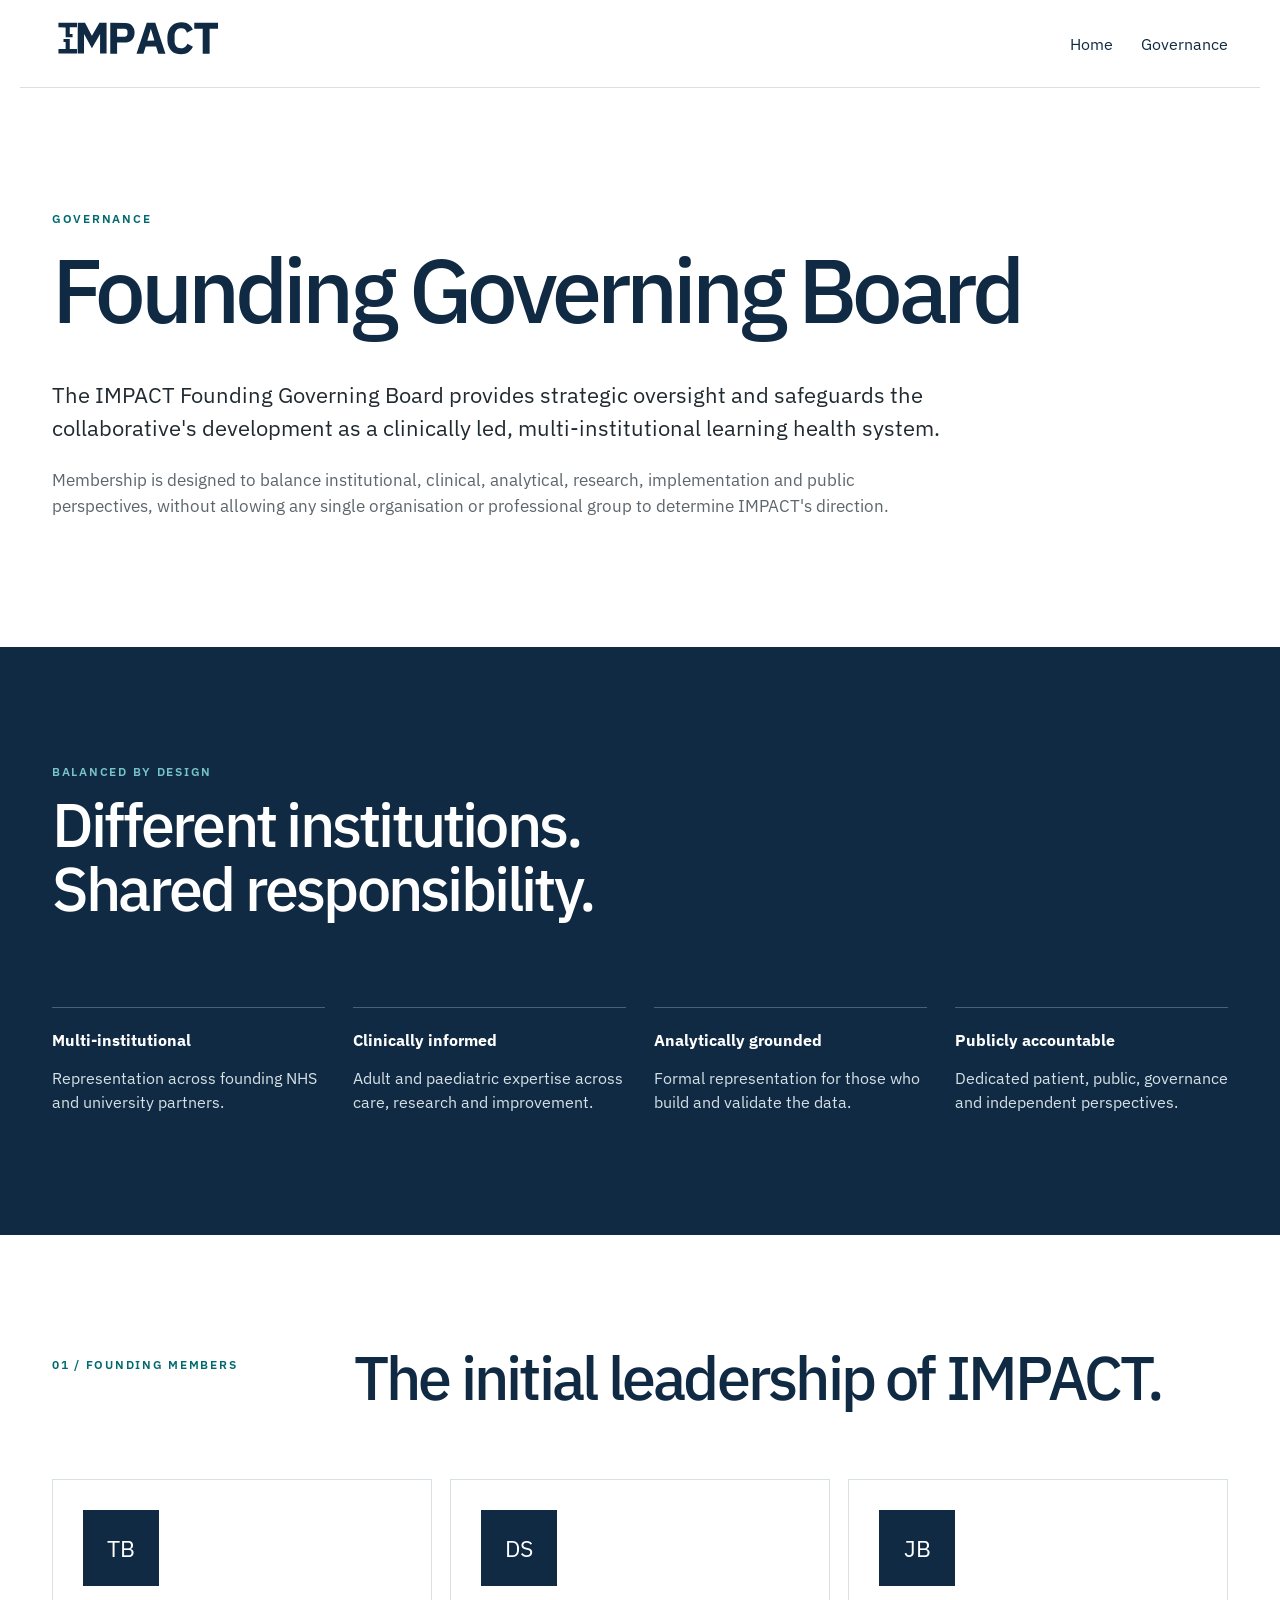
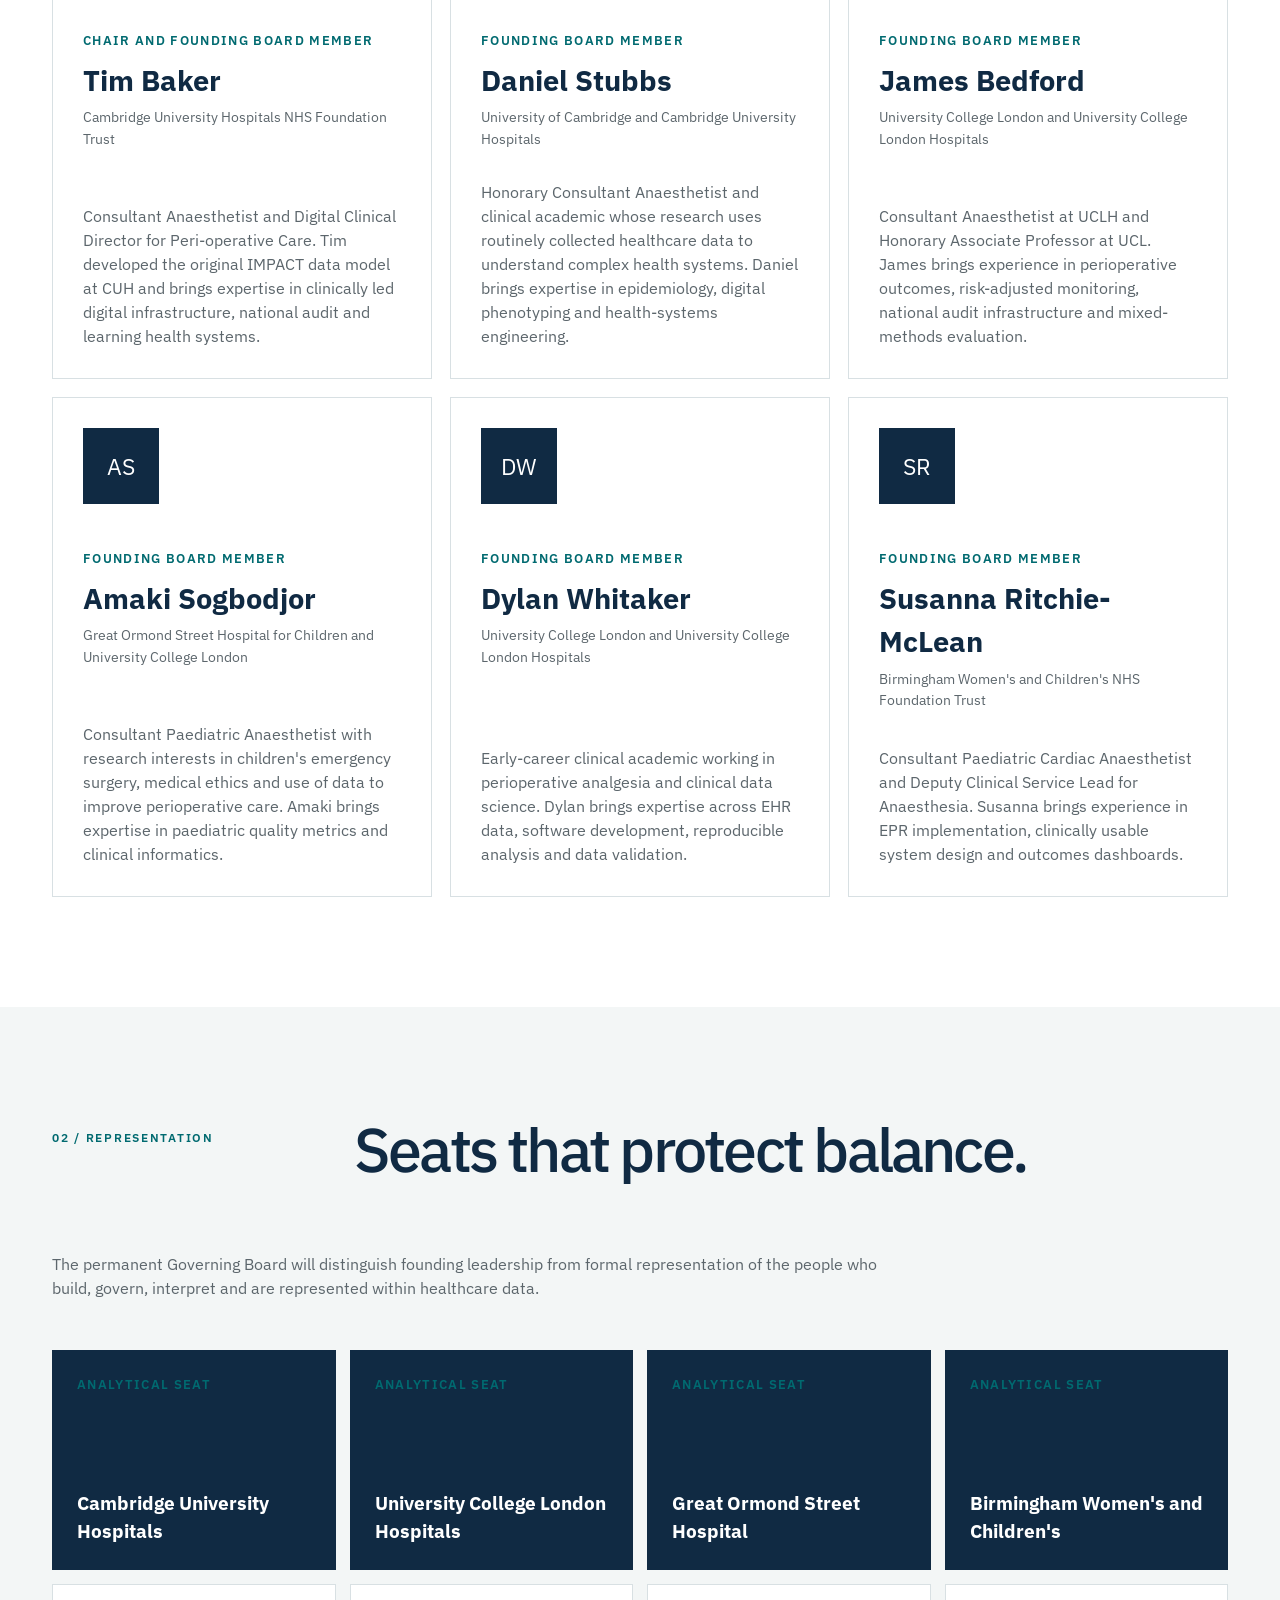
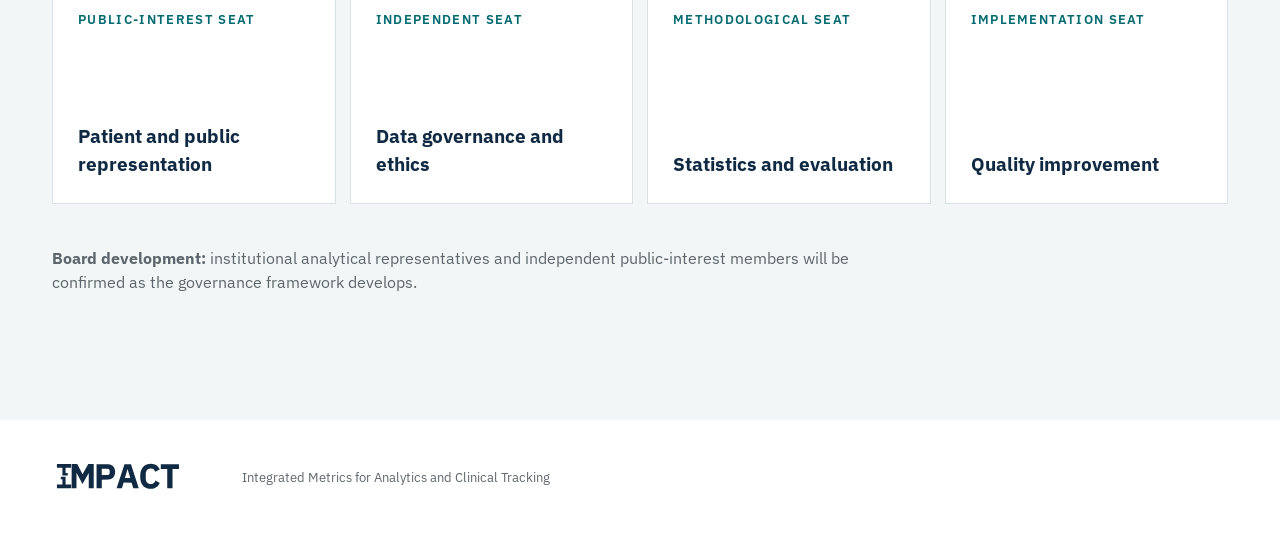
==== governance.html @ 73da5066 "Add IMPACT governance page" ====
<!doctype html><html lang="en-GB"><head><meta charset="utf-8"><meta name="viewport" content="width=device-width,initial-scale=1"><title>Founding Governing Board | IMPACT</title><link rel="preconnect" href="https://fonts.googleapis.com"><link rel="preconnect" href="https://fonts.gstatic.com" crossorigin><link href="https://fonts.googleapis.com/css2?family=IBM+Plex+Sans:wght@400;500;600&display=swap" rel="stylesheet"><link rel="stylesheet" href="governance.css"></head><body>
<header><a href="index.html"><img src="assets/impact-logo.svg" alt="IMPACT"></a><nav><a href="index.html">Home</a><a aria-current="page" href="governance.html">Governance</a></nav></header>
<main><section class="hero"><p class="label">Governance</p><h1>Founding Governing Board</h1><p class="lead">The IMPACT Founding Governing Board provides strategic oversight and safeguards the collaborative's development as a clinically led, multi-institutional learning health system.</p><p class="sub">Membership is designed to balance institutional, clinical, analytical, research, implementation and public perspectives, without allowing any single organisation or professional group to determine IMPACT's direction.</p></section>
<section class="balance"><p class="label">Balanced by design</p><h2>Different institutions.<br>Shared responsibility.</h2><div class="points"><p><b>Multi-institutional</b><span>Representation across founding NHS and university partners.</span></p><p><b>Clinically informed</b><span>Adult and paediatric expertise across care, research and improvement.</span></p><p><b>Analytically grounded</b><span>Formal representation for those who build and validate the data.</span></p><p><b>Publicly accountable</b><span>Dedicated patient, public, governance and independent perspectives.</span></p></div></section>
<section class="members"><div class="heading"><p class="label">01 / Founding members</p><h2>The initial leadership of IMPACT.</h2></div><div class="grid">
<article><i>TB</i><small>Chair and Founding Board Member</small><h3>Tim Baker</h3><strong>Cambridge University Hospitals NHS Foundation Trust</strong><p>Consultant Anaesthetist and Digital Clinical Director for Peri-operative Care. Tim developed the original IMPACT data model at CUH and brings expertise in clinically led digital infrastructure, national audit and learning health systems.</p></article>
<article><i>DS</i><small>Founding Board Member</small><h3>Daniel Stubbs</h3><strong>University of Cambridge and Cambridge University Hospitals</strong><p>Honorary Consultant Anaesthetist and clinical academic whose research uses routinely collected healthcare data to understand complex health systems. Daniel brings expertise in epidemiology, digital phenotyping and health-systems engineering.</p></article>
<article><i>JB</i><small>Founding Board Member</small><h3>James Bedford</h3><strong>University College London and University College London Hospitals</strong><p>Consultant Anaesthetist at UCLH and Honorary Associate Professor at UCL. James brings experience in perioperative outcomes, risk-adjusted monitoring, national audit infrastructure and mixed-methods evaluation.</p></article>
<article><i>AS</i><small>Founding Board Member</small><h3>Amaki Sogbodjor</h3><strong>Great Ormond Street Hospital for Children and University College London</strong><p>Consultant Paediatric Anaesthetist with research interests in children's emergency surgery, medical ethics and use of data to improve perioperative care. Amaki brings expertise in paediatric quality metrics and clinical informatics.</p></article>
<article><i>DW</i><small>Founding Board Member</small><h3>Dylan Whitaker</h3><strong>University College London and University College London Hospitals</strong><p>Early-career clinical academic working in perioperative analgesia and clinical data science. Dylan brings expertise across EHR data, software development, reproducible analysis and data validation.</p></article>
<article><i>SR</i><small>Founding Board Member</small><h3>Susanna Ritchie-McLean</h3><strong>Birmingham Women's and Children's NHS Foundation Trust</strong><p>Consultant Paediatric Cardiac Anaesthetist and Deputy Clinical Service Lead for Anaesthesia. Susanna brings experience in EPR implementation, clinically usable system design and outcomes dashboards.</p></article>
</div></section>
<section class="seats"><div class="heading"><p class="label">02 / Representation</p><h2>Seats that protect balance.</h2></div><p class="intro">The permanent Governing Board will distinguish founding leadership from formal representation of the people who build, govern, interpret and are represented within healthcare data.</p><div class="seatgrid"><article><small>Analytical seat</small><h3>Cambridge University Hospitals</h3></article><article><small>Analytical seat</small><h3>University College London Hospitals</h3></article><article><small>Analytical seat</small><h3>Great Ormond Street Hospital</h3></article><article><small>Analytical seat</small><h3>Birmingham Women's and Children's</h3></article><article class="open"><small>Public-interest seat</small><h3>Patient and public representation</h3></article><article class="open"><small>Independent seat</small><h3>Data governance and ethics</h3></article><article class="open"><small>Methodological seat</small><h3>Statistics and evaluation</h3></article><article class="open"><small>Implementation seat</small><h3>Quality improvement</h3></article></div><p class="note"><b>Board development:</b> institutional analytical representatives and independent public-interest members will be confirmed as the governance framework develops.</p></section></main>
<footer><img src="assets/impact-logo.svg" alt="IMPACT"><p>Integrated Metrics for Analytics and Clinical Tracking</p></footer></body></html>
---- governance.css ----
:root{--n:#102A43;--t:#006A70;--m:#5C666C;--p:#F3F6F6;--l:#D8E0E3;--max:1240px}*{box-sizing:border-box}body{margin:0;font-family:"IBM Plex Sans",Arial,sans-serif;color:#202A30;line-height:1.5}header{height:88px;max-width:var(--max);margin:auto;padding:0 32px;display:flex;align-items:center;justify-content:space-between;border-bottom:1px solid var(--l)}header img{width:170px}nav{display:flex;gap:28px}nav a{color:var(--n);text-decoration:none}.hero,.members,.seats{max-width:var(--max);margin:auto;padding:110px 32px}.label{color:var(--t);font-size:.72rem;font-weight:600;letter-spacing:.15em;text-transform:uppercase}.hero h1{margin:20px 0 45px;color:var(--n);font-size:clamp(3.4rem,7vw,7rem);line-height:.96;letter-spacing:-.055em;font-weight:500}.lead{max-width:900px;font-size:1.4rem}.sub{max-width:900px;color:var(--m);font-size:1.08rem}.balance{padding:105px max(32px,calc((100vw - var(--max))/2 + 32px));background:var(--n);color:white}.balance .label{color:#76C4C7}h2{margin:0;color:var(--n);font-size:clamp(2.5rem,4.8vw,4.8rem);line-height:1.05;letter-spacing:-.045em;font-weight:500}.balance h2{color:white}.points{display:grid;grid-template-columns:repeat(4,1fr);gap:28px;margin-top:70px}.points p{border-top:1px solid #496277;padding-top:20px}.points b,.points span{display:block}.points span{margin-top:14px;color:#D5E1E6}.heading{display:grid;grid-template-columns:.65fr 2.35fr;gap:60px;margin-bottom:70px}.grid{display:grid;grid-template-columns:repeat(3,1fr);gap:18px}.grid article{min-height:500px;padding:30px;border:1px solid var(--l);display:flex;flex-direction:column}.grid i{width:76px;height:76px;margin-bottom:45px;display:grid;place-items:center;background:var(--n);color:white;font-style:normal;font-size:1.45rem}.grid small,.seatgrid small{color:var(--t);font-weight:600;letter-spacing:.1em;text-transform:uppercase}.grid h3{margin:8px 0 5px;color:var(--n);font-size:1.8rem}.grid strong{color:var(--m);font-size:.88rem;font-weight:400}.grid article>p{margin:auto 0 0;color:var(--m)}.seats{max-width:none;background:var(--p);padding-left:max(32px,calc((100vw - var(--max))/2 + 32px));padding-right:max(32px,calc((100vw - var(--max))/2 + 32px))}.intro,.note{max-width:850px;color:var(--m)}.seatgrid{display:grid;grid-template-columns:repeat(4,1fr);gap:14px;margin-top:50px}.seatgrid article{min-height:220px;padding:25px;background:var(--n);color:white;display:flex;flex-direction:column}.seatgrid h3{margin:auto 0 0}.seatgrid .open{background:white;color:var(--n);border:1px solid var(--l)}.note{margin-top:42px}footer{max-width:var(--max);margin:auto;padding:35px 32px;display:flex;align-items:center;gap:60px;color:var(--m);font-size:.82rem}footer img{width:130px}@media(max-width:950px){.points,.seatgrid{grid-template-columns:1fr 1fr}.grid{grid-template-columns:1fr 1fr}.heading{grid-template-columns:1fr}}@media(max-width:620px){header,.hero,.members,.seats{padding-left:20px;padding-right:20px}.points,.grid,.seatgrid{grid-template-columns:1fr}.grid article{min-height:auto}.grid article>p{margin-top:30px}footer{padding:30px 20px;display:block}footer img{margin-bottom:15px}}
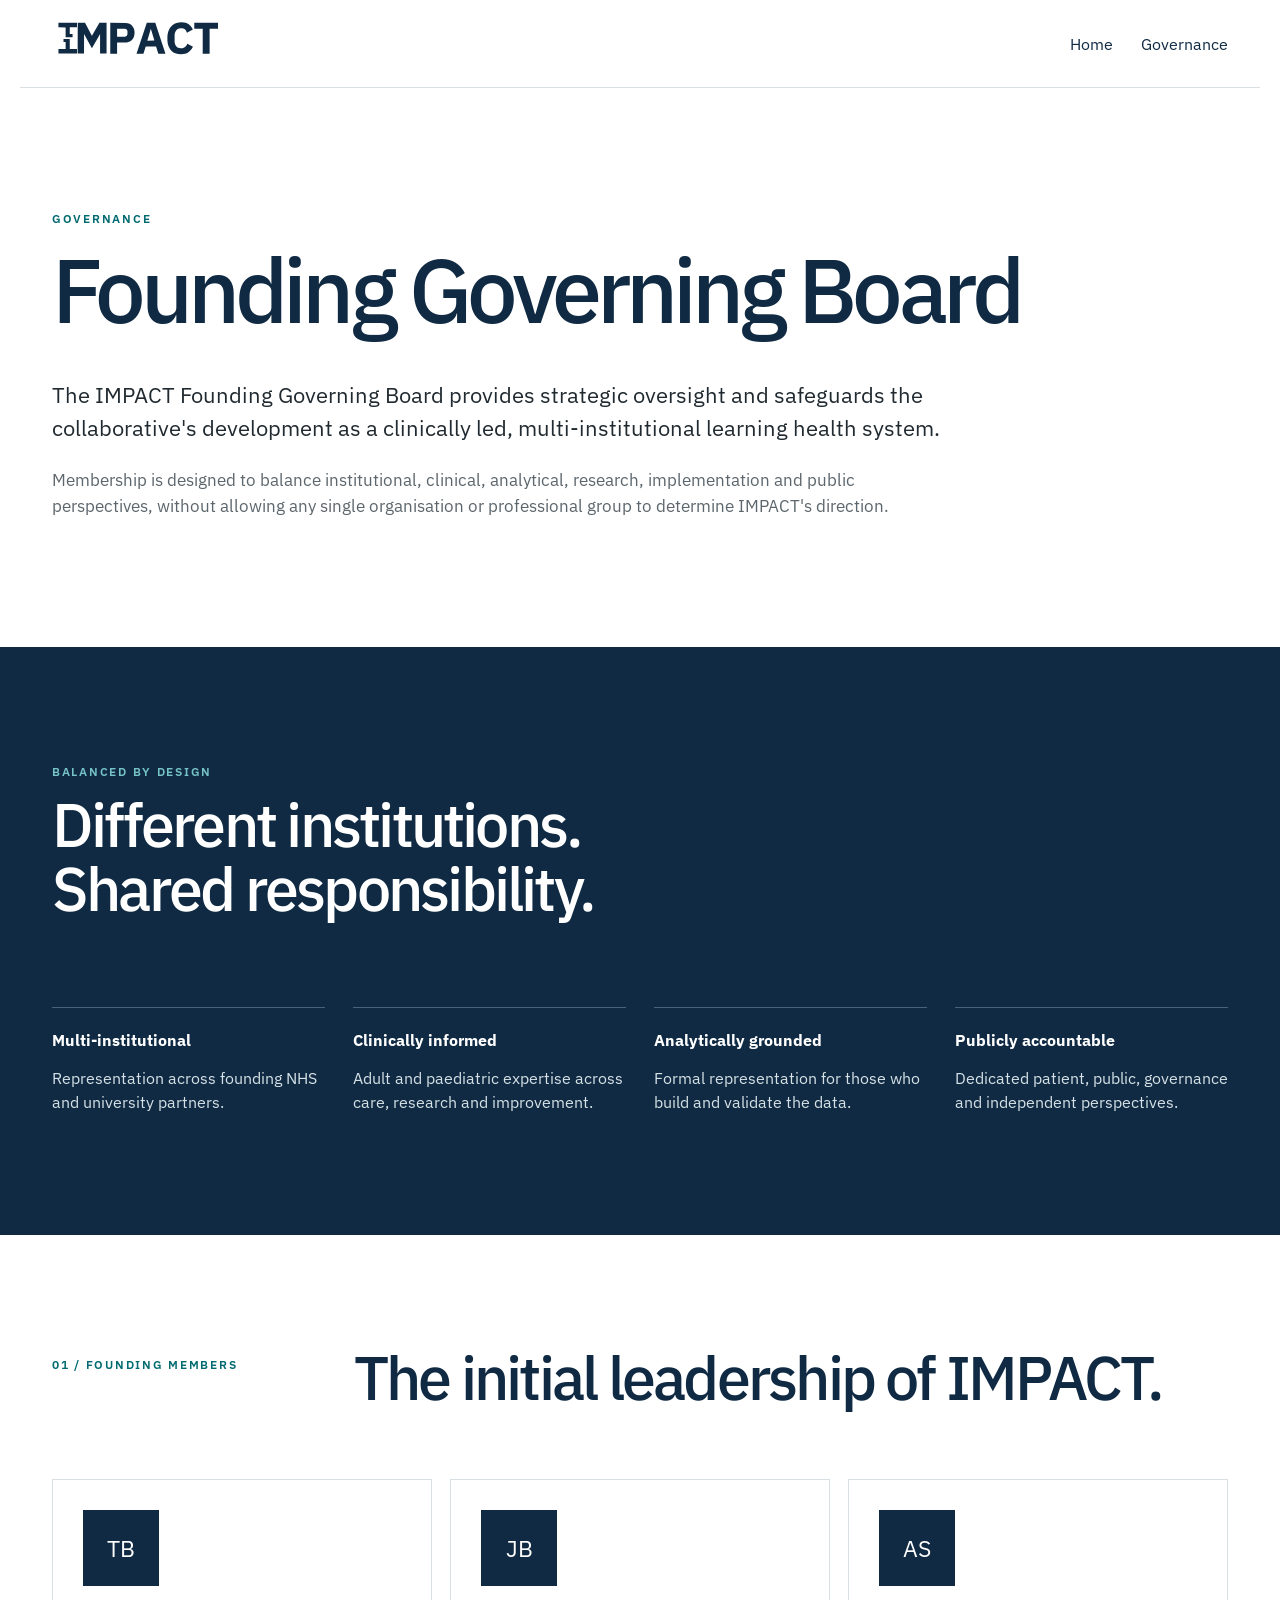
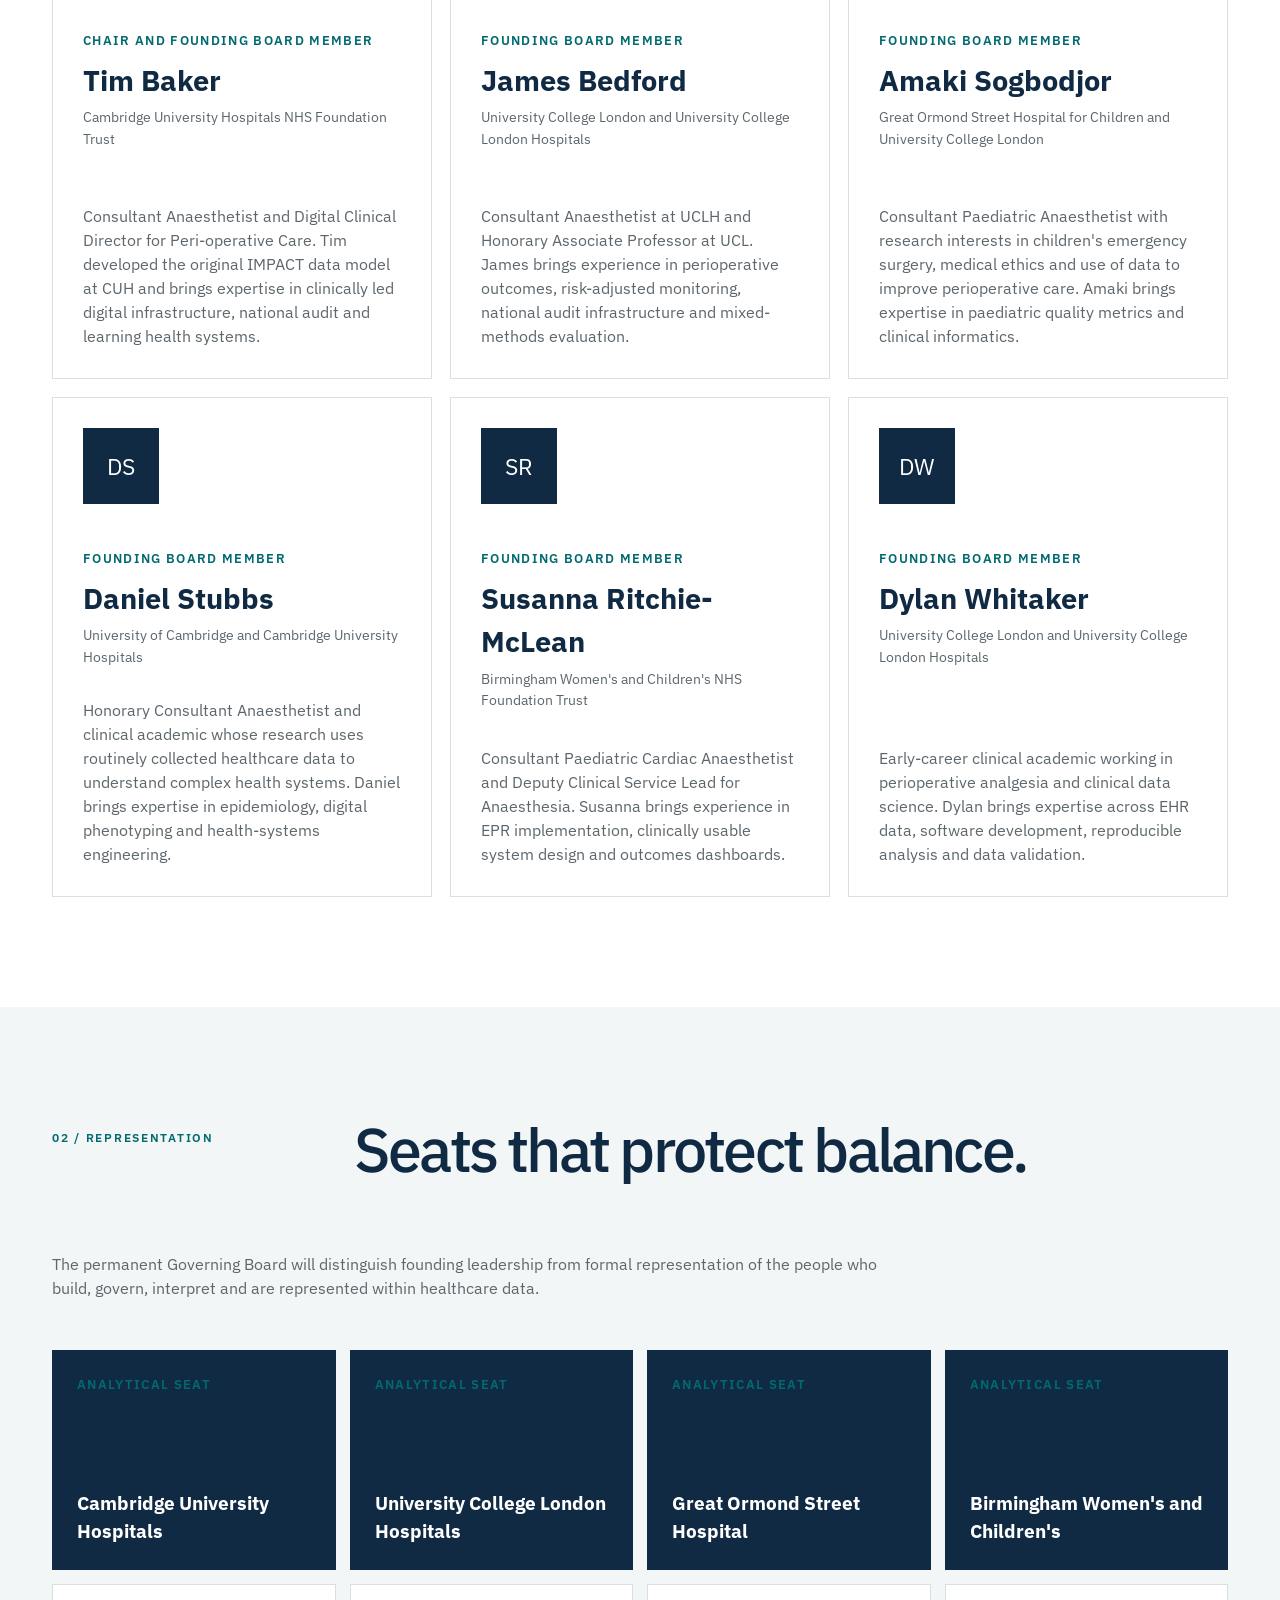
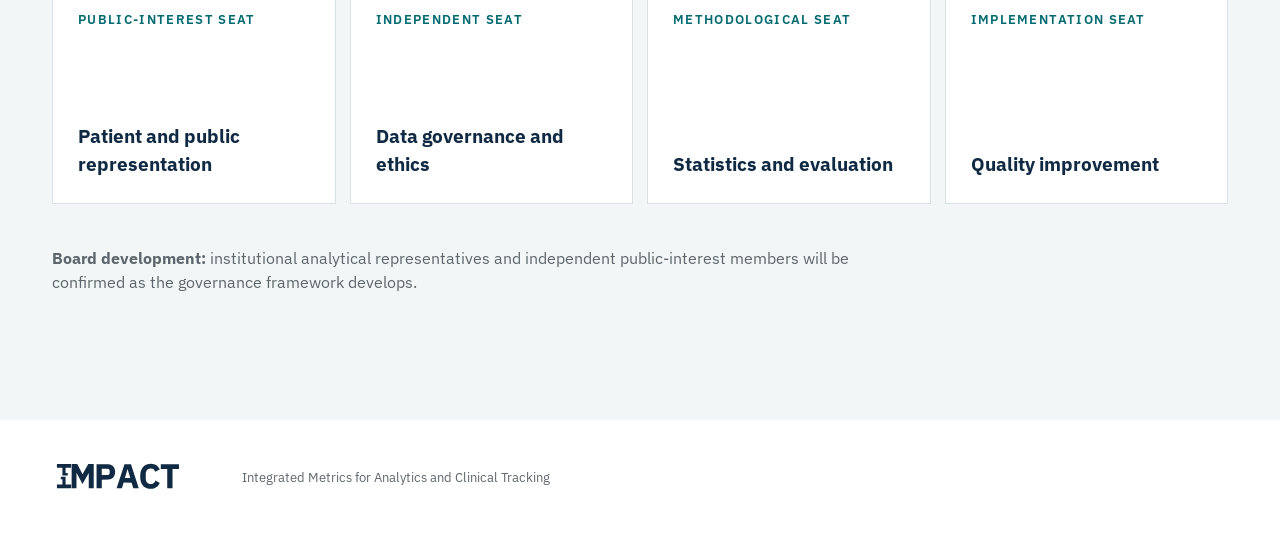
==== commit 14a01c5c: "Update governance.html" ====
--- a/governance.html
+++ b/governance.html
@@ -4,11 +4,12 @@
 <section class="balance"><p class="label">Balanced by design</p><h2>Different institutions.<br>Shared responsibility.</h2><div class="points"><p><b>Multi-institutional</b><span>Representation across founding NHS and university partners.</span></p><p><b>Clinically informed</b><span>Adult and paediatric expertise across care, research and improvement.</span></p><p><b>Analytically grounded</b><span>Formal representation for those who build and validate the data.</span></p><p><b>Publicly accountable</b><span>Dedicated patient, public, governance and independent perspectives.</span></p></div></section>
 <section class="members"><div class="heading"><p class="label">01 / Founding members</p><h2>The initial leadership of IMPACT.</h2></div><div class="grid">
 <article><i>TB</i><small>Chair and Founding Board Member</small><h3>Tim Baker</h3><strong>Cambridge University Hospitals NHS Foundation Trust</strong><p>Consultant Anaesthetist and Digital Clinical Director for Peri-operative Care. Tim developed the original IMPACT data model at CUH and brings expertise in clinically led digital infrastructure, national audit and learning health systems.</p></article>
-<article><i>DS</i><small>Founding Board Member</small><h3>Daniel Stubbs</h3><strong>University of Cambridge and Cambridge University Hospitals</strong><p>Honorary Consultant Anaesthetist and clinical academic whose research uses routinely collected healthcare data to understand complex health systems. Daniel brings expertise in epidemiology, digital phenotyping and health-systems engineering.</p></article>
 <article><i>JB</i><small>Founding Board Member</small><h3>James Bedford</h3><strong>University College London and University College London Hospitals</strong><p>Consultant Anaesthetist at UCLH and Honorary Associate Professor at UCL. James brings experience in perioperative outcomes, risk-adjusted monitoring, national audit infrastructure and mixed-methods evaluation.</p></article>
 <article><i>AS</i><small>Founding Board Member</small><h3>Amaki Sogbodjor</h3><strong>Great Ormond Street Hospital for Children and University College London</strong><p>Consultant Paediatric Anaesthetist with research interests in children's emergency surgery, medical ethics and use of data to improve perioperative care. Amaki brings expertise in paediatric quality metrics and clinical informatics.</p></article>
+<article><i>DS</i><small>Founding Board Member</small><h3>Daniel Stubbs</h3><strong>University of Cambridge and Cambridge University Hospitals</strong><p>Honorary Consultant Anaesthetist and clinical academic whose research uses routinely collected healthcare data to understand complex health systems. Daniel brings expertise in epidemiology, digital phenotyping and health-systems engineering.</p></article>
+<article><i>SR</i><small>Founding Board Member</small><h3>Susanna Ritchie-McLean</h3><strong>Birmingham Women's and Children's NHS Foundation Trust</strong><p>Consultant Paediatric Cardiac Anaesthetist and Deputy Clinical Service Lead for Anaesthesia. Susanna brings experience in EPR implementation, clinically usable system design and outcomes dashboards.</p></article>  
 <article><i>DW</i><small>Founding Board Member</small><h3>Dylan Whitaker</h3><strong>University College London and University College London Hospitals</strong><p>Early-career clinical academic working in perioperative analgesia and clinical data science. Dylan brings expertise across EHR data, software development, reproducible analysis and data validation.</p></article>
-<article><i>SR</i><small>Founding Board Member</small><h3>Susanna Ritchie-McLean</h3><strong>Birmingham Women's and Children's NHS Foundation Trust</strong><p>Consultant Paediatric Cardiac Anaesthetist and Deputy Clinical Service Lead for Anaesthesia. Susanna brings experience in EPR implementation, clinically usable system design and outcomes dashboards.</p></article>
+
 </div></section>
 <section class="seats"><div class="heading"><p class="label">02 / Representation</p><h2>Seats that protect balance.</h2></div><p class="intro">The permanent Governing Board will distinguish founding leadership from formal representation of the people who build, govern, interpret and are represented within healthcare data.</p><div class="seatgrid"><article><small>Analytical seat</small><h3>Cambridge University Hospitals</h3></article><article><small>Analytical seat</small><h3>University College London Hospitals</h3></article><article><small>Analytical seat</small><h3>Great Ormond Street Hospital</h3></article><article><small>Analytical seat</small><h3>Birmingham Women's and Children's</h3></article><article class="open"><small>Public-interest seat</small><h3>Patient and public representation</h3></article><article class="open"><small>Independent seat</small><h3>Data governance and ethics</h3></article><article class="open"><small>Methodological seat</small><h3>Statistics and evaluation</h3></article><article class="open"><small>Implementation seat</small><h3>Quality improvement</h3></article></div><p class="note"><b>Board development:</b> institutional analytical representatives and independent public-interest members will be confirmed as the governance framework develops.</p></section></main>
 <footer><img src="assets/impact-logo.svg" alt="IMPACT"><p>Integrated Metrics for Analytics and Clinical Tracking</p></footer></body></html>
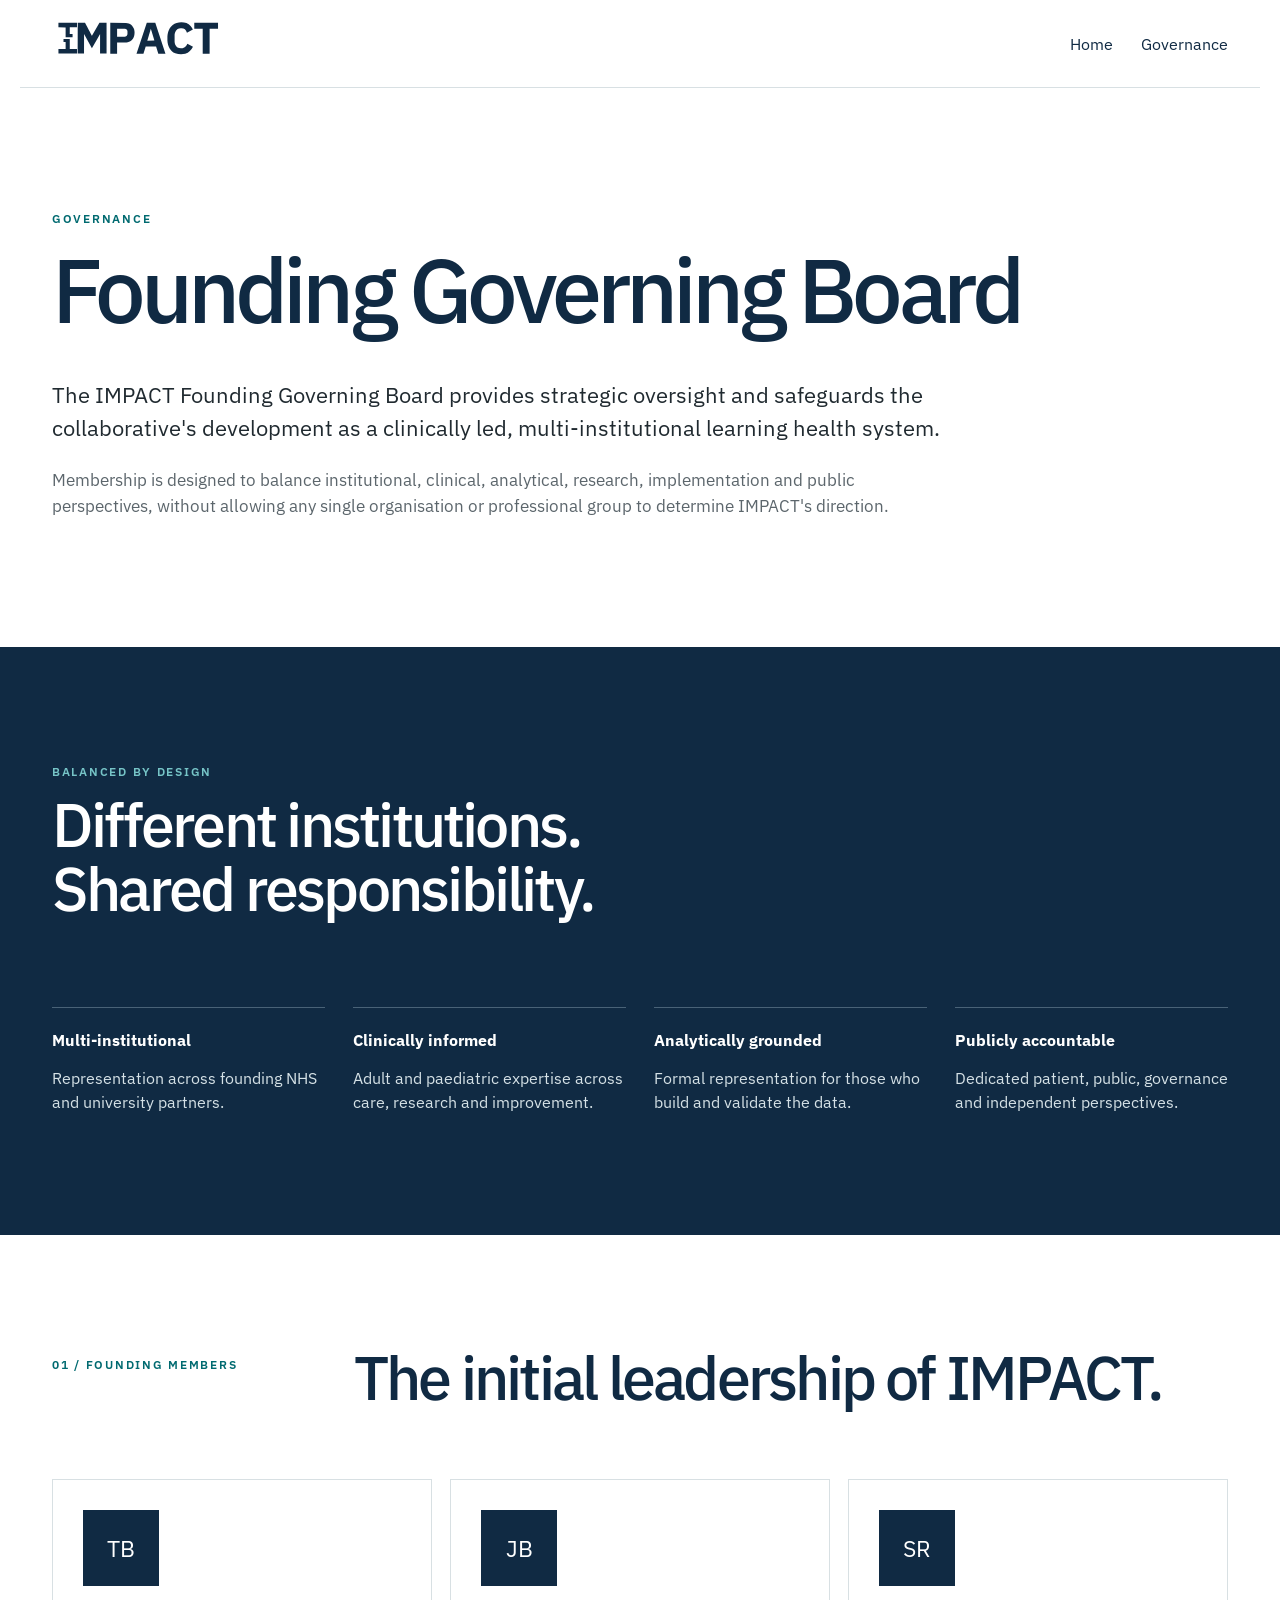
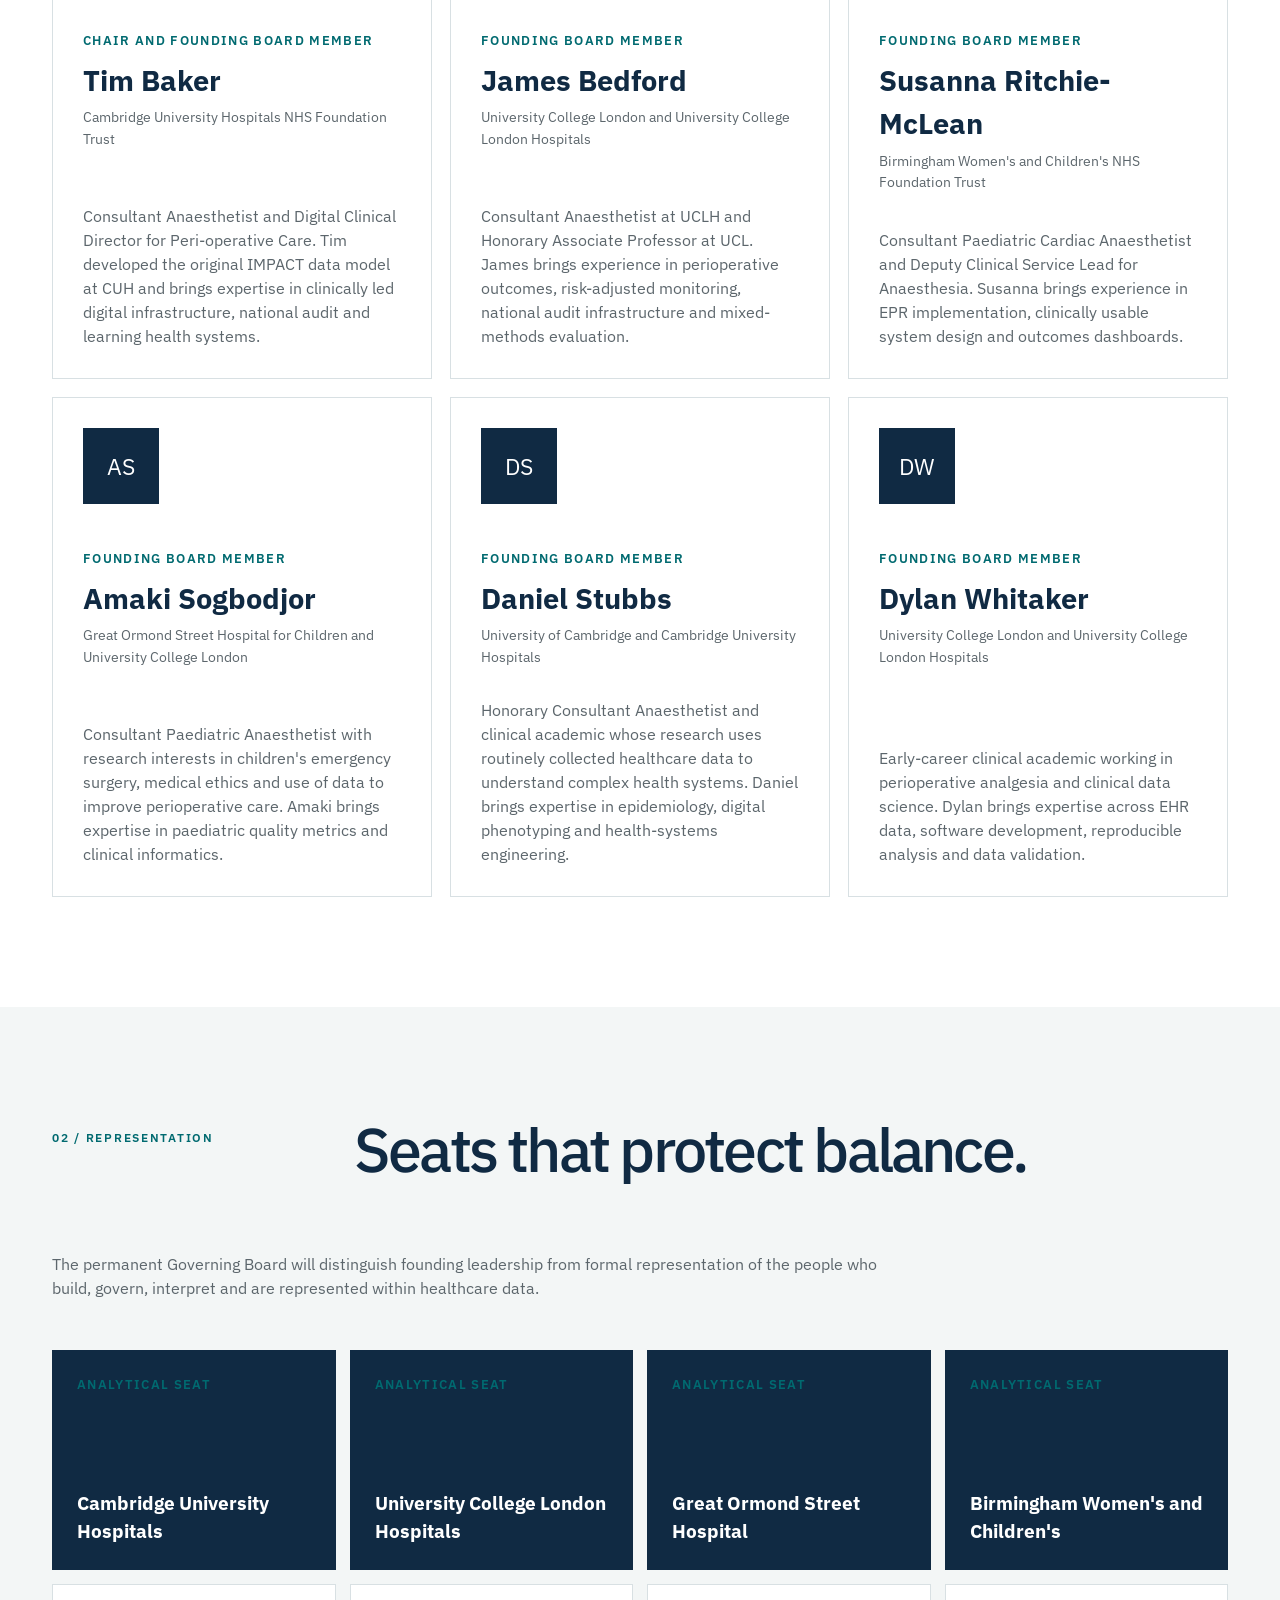
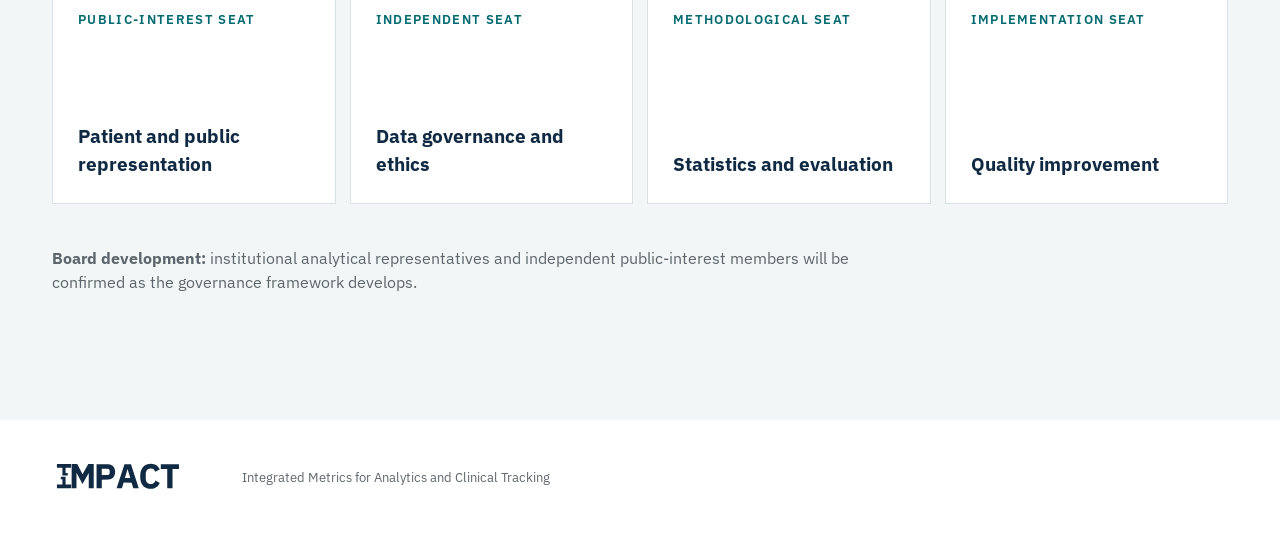
==== commit 824618cf: "Alphabetical order of founding members" ====
--- a/governance.html
+++ b/governance.html
@@ -5,9 +5,9 @@
 <section class="members"><div class="heading"><p class="label">01 / Founding members</p><h2>The initial leadership of IMPACT.</h2></div><div class="grid">
 <article><i>TB</i><small>Chair and Founding Board Member</small><h3>Tim Baker</h3><strong>Cambridge University Hospitals NHS Foundation Trust</strong><p>Consultant Anaesthetist and Digital Clinical Director for Peri-operative Care. Tim developed the original IMPACT data model at CUH and brings expertise in clinically led digital infrastructure, national audit and learning health systems.</p></article>
 <article><i>JB</i><small>Founding Board Member</small><h3>James Bedford</h3><strong>University College London and University College London Hospitals</strong><p>Consultant Anaesthetist at UCLH and Honorary Associate Professor at UCL. James brings experience in perioperative outcomes, risk-adjusted monitoring, national audit infrastructure and mixed-methods evaluation.</p></article>
+<article><i>SR</i><small>Founding Board Member</small><h3>Susanna Ritchie-McLean</h3><strong>Birmingham Women's and Children's NHS Foundation Trust</strong><p>Consultant Paediatric Cardiac Anaesthetist and Deputy Clinical Service Lead for Anaesthesia. Susanna brings experience in EPR implementation, clinically usable system design and outcomes dashboards.</p></article> 
 <article><i>AS</i><small>Founding Board Member</small><h3>Amaki Sogbodjor</h3><strong>Great Ormond Street Hospital for Children and University College London</strong><p>Consultant Paediatric Anaesthetist with research interests in children's emergency surgery, medical ethics and use of data to improve perioperative care. Amaki brings expertise in paediatric quality metrics and clinical informatics.</p></article>
-<article><i>DS</i><small>Founding Board Member</small><h3>Daniel Stubbs</h3><strong>University of Cambridge and Cambridge University Hospitals</strong><p>Honorary Consultant Anaesthetist and clinical academic whose research uses routinely collected healthcare data to understand complex health systems. Daniel brings expertise in epidemiology, digital phenotyping and health-systems engineering.</p></article>
-<article><i>SR</i><small>Founding Board Member</small><h3>Susanna Ritchie-McLean</h3><strong>Birmingham Women's and Children's NHS Foundation Trust</strong><p>Consultant Paediatric Cardiac Anaesthetist and Deputy Clinical Service Lead for Anaesthesia. Susanna brings experience in EPR implementation, clinically usable system design and outcomes dashboards.</p></article>  
+<article><i>DS</i><small>Founding Board Member</small><h3>Daniel Stubbs</h3><strong>University of Cambridge and Cambridge University Hospitals</strong><p>Honorary Consultant Anaesthetist and clinical academic whose research uses routinely collected healthcare data to understand complex health systems. Daniel brings expertise in epidemiology, digital phenotyping and health-systems engineering.</p></article> 
 <article><i>DW</i><small>Founding Board Member</small><h3>Dylan Whitaker</h3><strong>University College London and University College London Hospitals</strong><p>Early-career clinical academic working in perioperative analgesia and clinical data science. Dylan brings expertise across EHR data, software development, reproducible analysis and data validation.</p></article>
 
 </div></section>
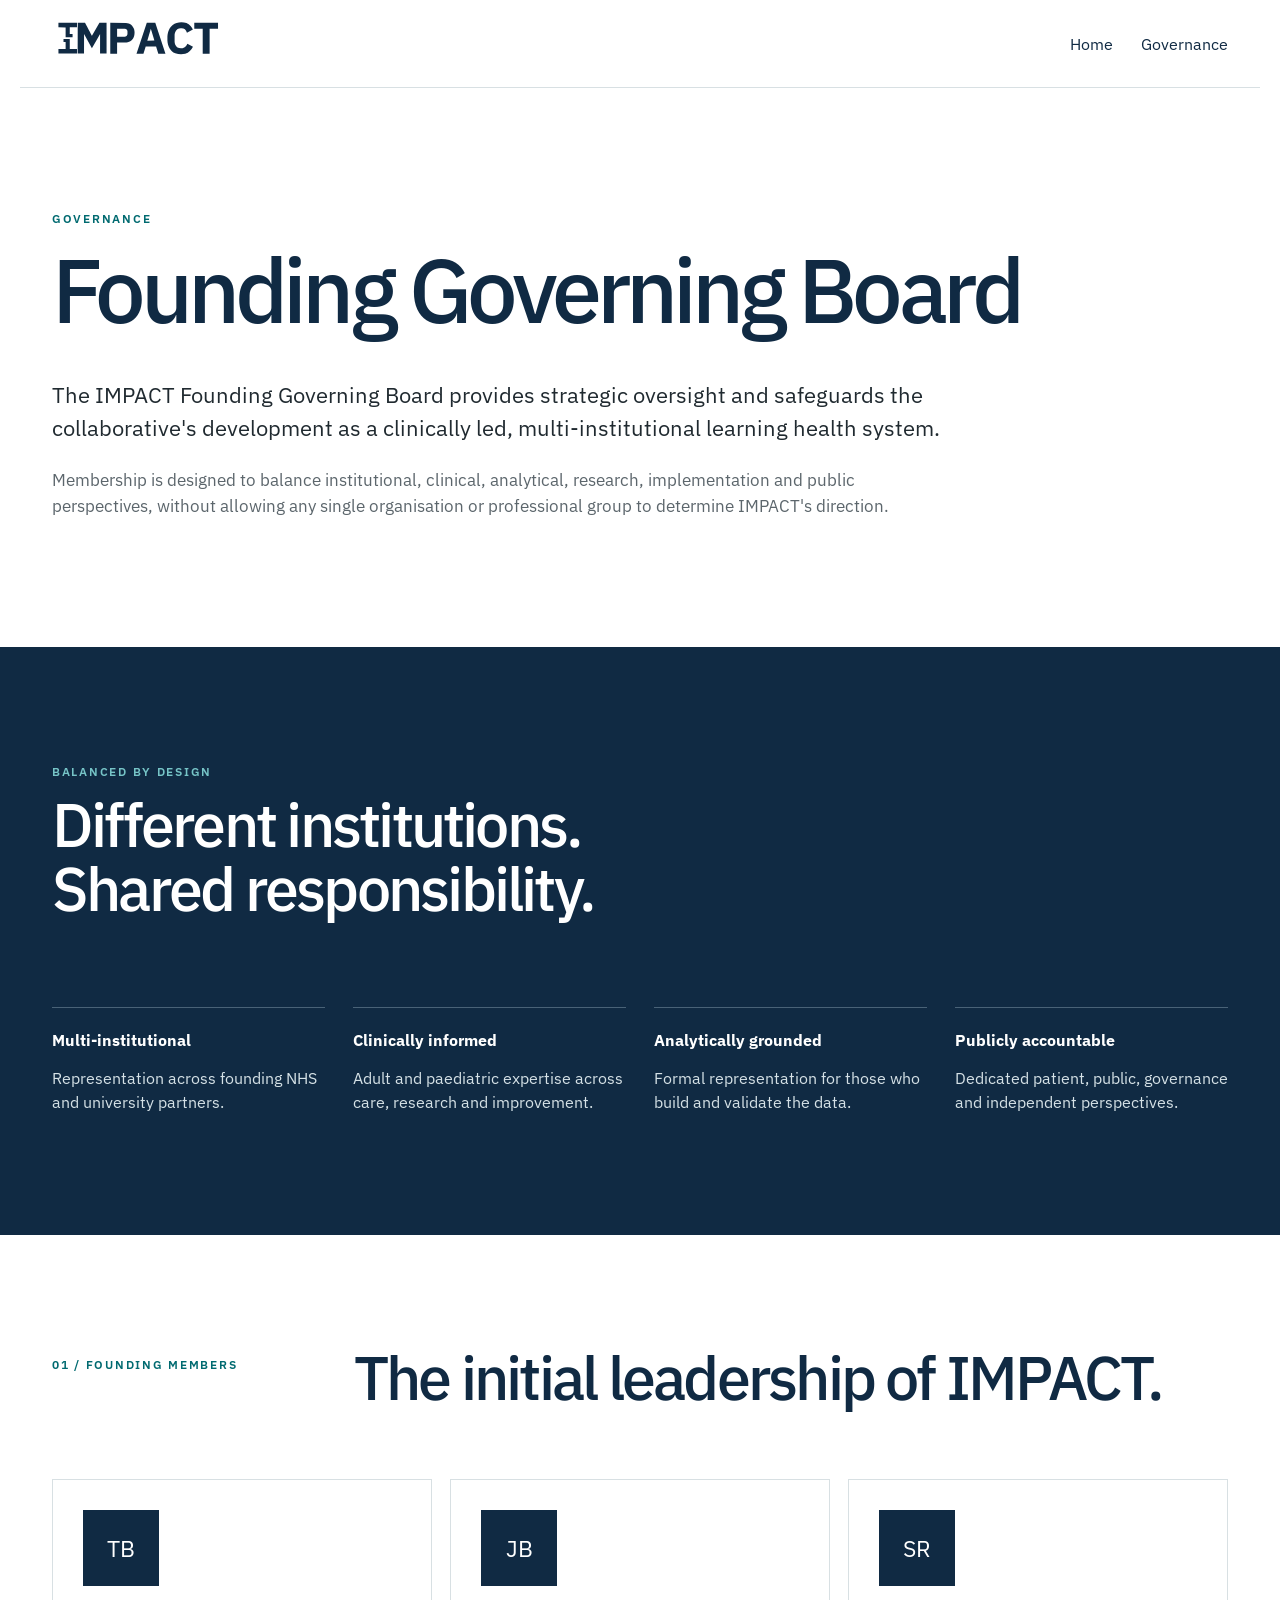
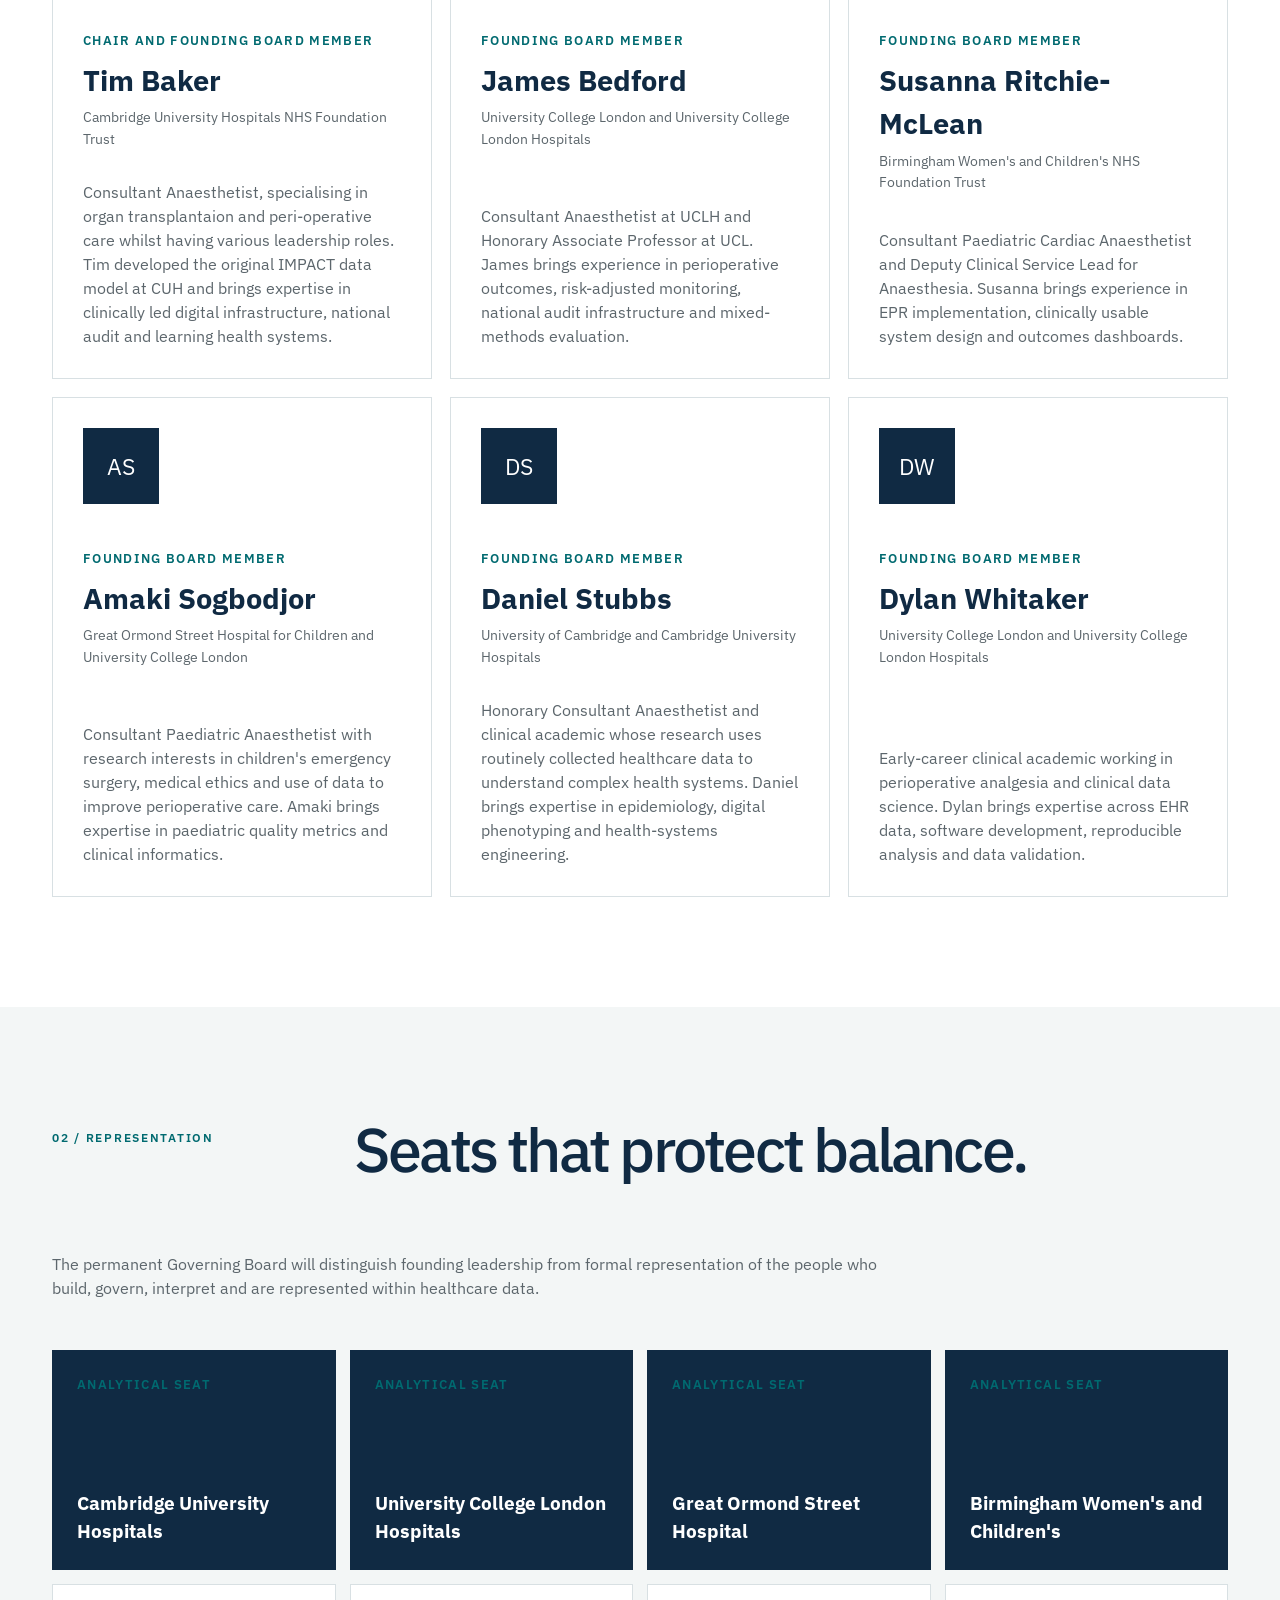
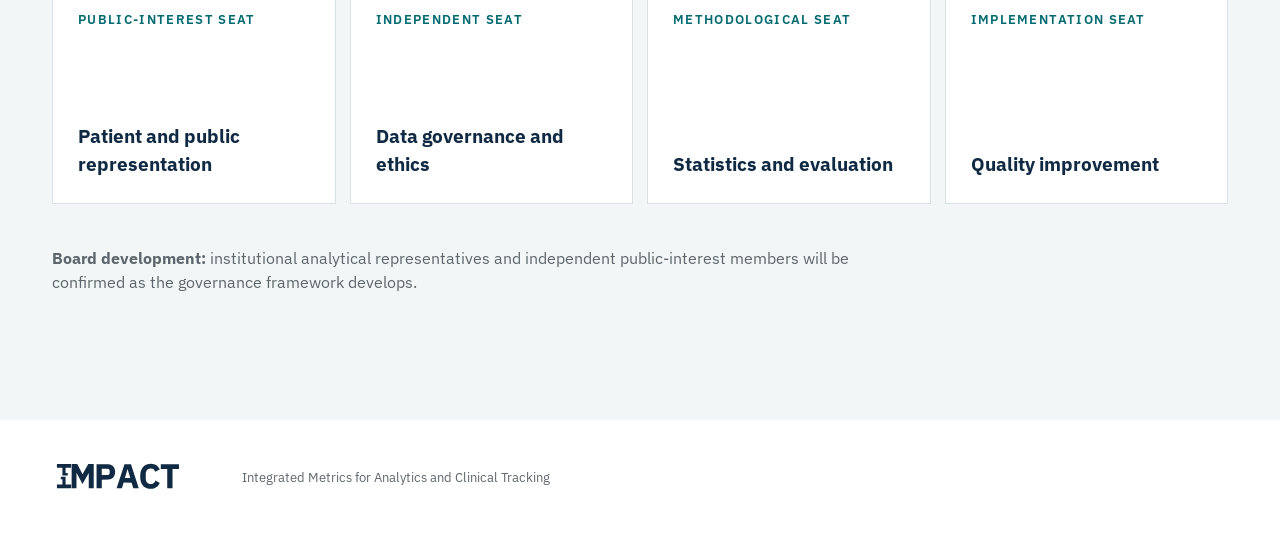
==== commit 16cae429: "Revise Tim Baker's biography in governance.html Updated Tim Baker's description to include specializ" ====
--- a/governance.html
+++ b/governance.html
@@ -3,7 +3,7 @@
 <main><section class="hero"><p class="label">Governance</p><h1>Founding Governing Board</h1><p class="lead">The IMPACT Founding Governing Board provides strategic oversight and safeguards the collaborative's development as a clinically led, multi-institutional learning health system.</p><p class="sub">Membership is designed to balance institutional, clinical, analytical, research, implementation and public perspectives, without allowing any single organisation or professional group to determine IMPACT's direction.</p></section>
 <section class="balance"><p class="label">Balanced by design</p><h2>Different institutions.<br>Shared responsibility.</h2><div class="points"><p><b>Multi-institutional</b><span>Representation across founding NHS and university partners.</span></p><p><b>Clinically informed</b><span>Adult and paediatric expertise across care, research and improvement.</span></p><p><b>Analytically grounded</b><span>Formal representation for those who build and validate the data.</span></p><p><b>Publicly accountable</b><span>Dedicated patient, public, governance and independent perspectives.</span></p></div></section>
 <section class="members"><div class="heading"><p class="label">01 / Founding members</p><h2>The initial leadership of IMPACT.</h2></div><div class="grid">
-<article><i>TB</i><small>Chair and Founding Board Member</small><h3>Tim Baker</h3><strong>Cambridge University Hospitals NHS Foundation Trust</strong><p>Consultant Anaesthetist and Digital Clinical Director for Peri-operative Care. Tim developed the original IMPACT data model at CUH and brings expertise in clinically led digital infrastructure, national audit and learning health systems.</p></article>
+<article><i>TB</i><small>Chair and Founding Board Member</small><h3>Tim Baker</h3><strong>Cambridge University Hospitals NHS Foundation Trust</strong><p> Consultant Anaesthetist, specialising in organ transplantaion and peri-operative care whilst having various leadership roles. Tim developed the original IMPACT data model at CUH and brings expertise in clinically led digital infrastructure, national audit and learning health systems.</p></article>
 <article><i>JB</i><small>Founding Board Member</small><h3>James Bedford</h3><strong>University College London and University College London Hospitals</strong><p>Consultant Anaesthetist at UCLH and Honorary Associate Professor at UCL. James brings experience in perioperative outcomes, risk-adjusted monitoring, national audit infrastructure and mixed-methods evaluation.</p></article>
 <article><i>SR</i><small>Founding Board Member</small><h3>Susanna Ritchie-McLean</h3><strong>Birmingham Women's and Children's NHS Foundation Trust</strong><p>Consultant Paediatric Cardiac Anaesthetist and Deputy Clinical Service Lead for Anaesthesia. Susanna brings experience in EPR implementation, clinically usable system design and outcomes dashboards.</p></article> 
 <article><i>AS</i><small>Founding Board Member</small><h3>Amaki Sogbodjor</h3><strong>Great Ormond Street Hospital for Children and University College London</strong><p>Consultant Paediatric Anaesthetist with research interests in children's emergency surgery, medical ethics and use of data to improve perioperative care. Amaki brings expertise in paediatric quality metrics and clinical informatics.</p></article>
